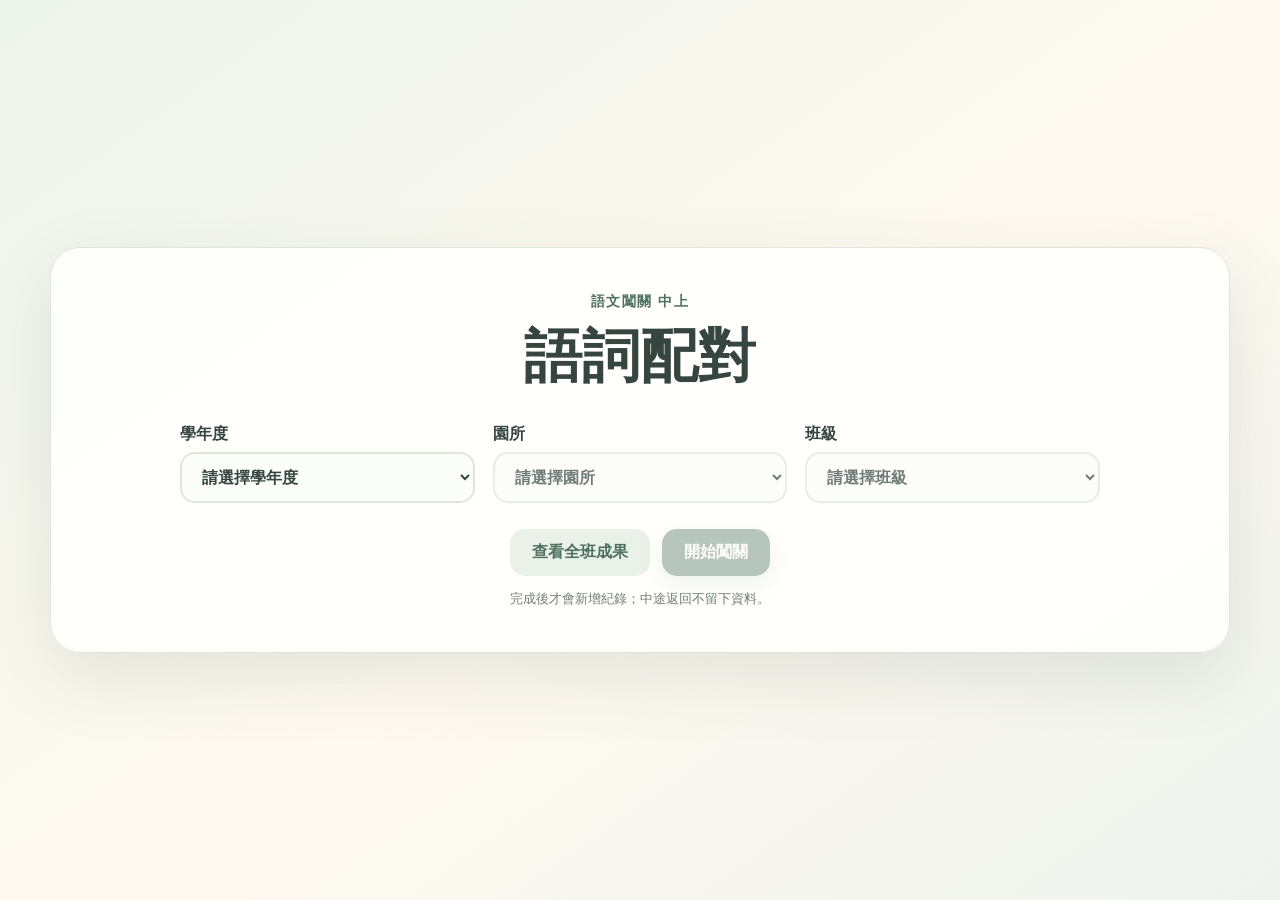
==== index.html @ ea9fa777 "Refresh dynamic school selector" ====
<!doctype html><html lang="zh-Hant"><head><meta charset="UTF-8"><meta name="viewport" content="width=device-width,initial-scale=1"><meta name="theme-color" content="#edf4ec"><title>語詞配對｜語文闖關 中上</title><meta name="description" content="專為幼兒設計的語詞、注音與圖片配對闖關遊戲。"><link rel="stylesheet" href="styles.css?v=academic-year-2"></head><body><main id="app" class="app-shell"></main><script src="app.js?v=dynamic-schools-1"></script></body></html>
---- styles.css ----
:root{--ink:#34463f;--muted:#718079;--sage:#6f927e;--dark:#4d735f;--mist:#f1f5ed;--cream:#fffaf0;--gold:#f4bd4f;--gray:#c9cfca;--orange:#d89262}*{box-sizing:border-box}body{margin:0;color:var(--ink);background:linear-gradient(145deg,#edf4ec,#fffaf0 55%,#eef3ee);font-family:"Noto Sans TC","Microsoft JhengHei",sans-serif;min-height:100vh}button,input,select{font:inherit}.app-shell{min-height:100vh;padding:clamp(12px,3vw,36px);display:grid;place-items:center}.panel{width:min(1180px,100%);background:rgba(255,255,252,.95);border:1px solid #dce7de;border-radius:30px;box-shadow:0 24px 70px #465b4f22;padding:clamp(20px,4vw,44px)}.brand{text-align:center;margin:0 auto 28px}.eyebrow{color:var(--dark);font-weight:800;letter-spacing:.1em;font-size:.9rem}h1{font-size:clamp(2rem,5vw,3.6rem);margin:8px 0}.brand p,.hint,.note{color:var(--muted)}.identity{display:grid;grid-template-columns:repeat(3,minmax(0,1fr));gap:18px;max-width:920px;margin:0 auto 26px}label{display:grid;gap:7px;font-weight:800}input,select{padding:14px 16px;border:2px solid #dce7de;border-radius:15px;background:#fbfdf9;color:var(--ink);outline:none}input:focus,select:focus{border-color:var(--sage);box-shadow:0 0 0 4px #6f927e1f}.seat-loading{max-width:850px;margin:0 auto 20px;padding:20px;text-align:center;background:var(--mist);border-radius:22px;color:var(--muted);font-weight:800}.seat-area{max-width:850px;margin:auto;padding:20px;background:var(--mist);border-radius:22px}.seat-area h2{display:inline-block;margin:0 10px 14px 0;font-size:1.15rem}.seat-grid{display:grid;grid-template-columns:repeat(10,1fr);gap:8px}.seat{aspect-ratio:1;border:2px solid transparent;border-radius:13px;background:white;color:var(--ink);font-weight:850;cursor:pointer;position:relative}.seat:hover:not(:disabled),.seat.active{border-color:var(--sage);transform:translateY(-2px)}.seat.active{background:var(--sage);color:white}.seat:disabled{opacity:.4}.seat small{position:absolute;bottom:1px;left:0;right:0;font-size:.46rem}.actions{display:flex;justify-content:center;gap:12px;margin-top:24px;flex-wrap:wrap}.primary,.secondary,.back{border:0;border-radius:15px;padding:13px 22px;font-weight:850;cursor:pointer}.primary{background:var(--dark);color:white;box-shadow:0 8px 20px #4d735f2e}.primary:disabled{opacity:.4}.secondary,.back{background:#eaf1e9;color:var(--dark)}.note{text-align:center;font-size:.8rem;margin:15px 0 0}.game-top{display:grid;grid-template-columns:1fr auto 1fr;align-items:center;gap:10px}.seat-badge{background:var(--mist);padding:10px 18px;border-radius:99px;font-weight:900}.round{text-align:right;color:var(--muted);font-weight:800}.progress{display:flex;justify-content:center;gap:clamp(8px,2vw,22px);margin:20px 0}.star{font-size:clamp(2rem,5vw,3.4rem);color:#f3f1e8;-webkit-text-stroke:2px #c9d2ca;line-height:1;transition:.3s}.star.lit{color:var(--gold);-webkit-text-stroke:2px #dfa83e;filter:drop-shadow(0 0 8px #f4bd4f99)}.star.dim{color:var(--gray);-webkit-text-stroke:2px #b5bdb7}.star.current{color:#f8ebbd;-webkit-text-stroke:2px #dfbd66;animation:breathe 1.8s infinite}@keyframes breathe{50%{transform:scale(1.1);filter:drop-shadow(0 0 8px #dfbd6677)}}.instruction{text-align:center;margin-bottom:18px}.instruction span{display:inline-block;padding:5px 12px;border-radius:99px;background:var(--mist);color:var(--dark);font-weight:850;font-size:.82rem}.instruction h2{margin:8px 0;font-size:clamp(1.15rem,2.6vw,1.65rem)}.play-area{display:grid;grid-template-columns:minmax(250px,.9fr) minmax(420px,1.6fr);gap:clamp(22px,4vw,52px);align-items:center}.prompt{background:var(--cream);border:3px solid #ebe1c9;padding:17px;border-radius:25px;position:relative}.prompt img{display:block;width:100%;aspect-ratio:1.16;object-fit:contain;border-radius:15px;background:white}.label{position:absolute;top:-13px;left:20px;padding:6px 15px;background:#dbe9de;border-radius:99px;color:var(--dark);font-weight:900}.choices{display:grid;grid-template-columns:repeat(3,1fr);gap:13px}.choice{position:relative;border:3px solid #dfe8e1;background:white;padding:8px;border-radius:19px;cursor:pointer;transition:.18s;box-shadow:0 6px 15px #475b4f12}.choice:hover:not(:disabled){transform:translateY(-3px);border-color:var(--sage)}.choice img{display:block;width:100%;aspect-ratio:1.18;object-fit:contain;border-radius:11px}.choice.correct{border-color:var(--gold);transform:scale(1.08);z-index:2;box-shadow:0 0 0 6px #f4bd4f33}.choice.wrong{opacity:.55;filter:grayscale(.3)}.wrong-mark{position:absolute;inset:50% auto auto 50%;transform:translate(-50%,-50%);width:46px;height:46px;display:grid;place-items:center;border-radius:50%;background:#656b67c7;color:white;font-size:2.1rem}.review{display:flex;justify-content:center;align-items:center;gap:16px;margin:20px auto 0;padding:11px 17px;background:#fff6df;border-radius:17px;width:max-content;max-width:100%;font-weight:850}.finish{max-width:760px;text-align:center}.finish-stars{font-size:2.8rem;display:flex;justify-content:center;gap:8px}.score{margin:18px auto;width:190px;padding:12px;background:var(--mist);border-radius:22px}.score strong{font-size:4rem;color:var(--dark);line-height:1}.result-list{max-width:520px;margin:auto;display:grid;gap:8px}.result-list div{display:flex;justify-content:space-between;background:#f7f9f5;padding:11px 17px;border-radius:12px}.ok{color:#4c8a67;margin-left:8px}.miss{color:var(--orange);margin-left:8px}.report-head{display:flex;justify-content:space-between;align-items:center}.summary{display:grid;grid-template-columns:repeat(3,1fr);gap:14px;margin:20px 0}.summary div{display:grid;place-items:center;background:var(--mist);padding:18px;border-radius:18px}.summary strong{font-size:2rem;color:var(--dark)}.table-wrap{overflow:auto;border:1px solid #e1e8e2;border-radius:17px}table{width:100%;border-collapse:collapse;min-width:790px}th,td{padding:12px;text-align:center;border-bottom:1px solid #e8ece8}th{background:#edf3ec;color:var(--dark)}.empty{padding:45px;color:var(--muted)}
@media(max-width:760px){.identity,.play-area{grid-template-columns:1fr}.seat-grid{grid-template-columns:repeat(6,1fr)}.game-top{grid-template-columns:1fr 1fr}.seat-badge{grid-row:2;grid-column:1/-1;text-align:center}.prompt{width:min(330px,100%);margin:auto}.report-head{align-items:flex-start;flex-direction:column-reverse}.choices{gap:8px}}@media(max-width:450px){.app-shell{padding:7px}.panel{padding:17px 12px;border-radius:20px}.seat-grid{grid-template-columns:repeat(5,1fr)}.choice{padding:4px;border-radius:13px}.star{font-size:2rem}.review{flex-direction:column;gap:7px}.summary{gap:6px}.summary div{padding:11px 4px}}@media(prefers-reduced-motion:reduce){*{animation:none!important;transition:none!important}}
.accuracy{margin-top:28px}.accuracy h2{text-align:center}.accuracy-grid{display:grid;grid-template-columns:repeat(6,1fr);gap:10px}.accuracy-grid div{display:grid;gap:3px;text-align:center;padding:13px 6px;background:var(--mist);border-radius:14px}.accuracy-grid strong{font-size:1.25rem;color:var(--dark)}.accuracy-grid small{color:var(--muted)}
@media(max-width:760px){.accuracy-grid{grid-template-columns:repeat(3,1fr)}}
.seat-area>.hint{display:none}.finish-message{padding:clamp(28px,7vw,70px) 12px}.finish-message h1{margin:0 0 18px}.finish-message p{margin:0;font-size:clamp(1.35rem,3vw,2rem);font-weight:850;color:var(--dark)}
.seat small{display:none}.game-panel{position:relative;overflow:hidden}.confetti{position:absolute;inset:0;z-index:20;pointer-events:none;overflow:hidden}.confetti i{position:absolute;top:-30px;left:50%;width:10px;height:22px;border-radius:3px;background:#f4bd4f;opacity:0;animation:confetti-fall 1.05s ease-in both}.confetti i:nth-child(10n+1){left:4%;background:#e8a77c;animation-delay:.02s}.confetti i:nth-child(10n+2){left:14%;background:#80a990;animation-delay:.08s}.confetti i:nth-child(10n+3){left:24%;background:#e3bd58;animation-delay:.14s}.confetti i:nth-child(10n+4){left:34%;background:#89a9bd;animation-delay:.04s}.confetti i:nth-child(10n+5){left:44%;background:#d79daf;animation-delay:.12s}.confetti i:nth-child(10n+6){left:54%;background:#efc56a;animation-delay:.18s}.confetti i:nth-child(10n+7){left:64%;background:#7fa795;animation-delay:.06s}.confetti i:nth-child(10n+8){left:74%;background:#d99a75;animation-delay:.16s}.confetti i:nth-child(10n+9){left:84%;background:#9da8c7;animation-delay:.1s}.confetti i:nth-child(10n){left:94%;background:#e7b95b;animation-delay:.2s}.confetti i:nth-child(3n){width:8px;height:17px}.confetti i:nth-child(n+11){margin-left:4%;animation-duration:.92s}.confetti i:nth-child(n+21){margin-left:-4%;animation-duration:1.15s}@keyframes confetti-fall{0%{transform:translate3d(0,-35px,0) rotate(0deg);opacity:0}8%{opacity:1}100%{transform:translate3d(24px,850px,0) rotate(540deg);opacity:1}}
.success-pop{position:absolute;z-index:30;left:50%;top:48%;transform:translate(-50%,-50%);display:flex;align-items:center;gap:14px;padding:18px 30px;border:4px solid #f0bd4e;border-radius:24px;background:rgba(255,253,242,.96);box-shadow:0 16px 45px rgba(86,99,72,.25),0 0 0 9px rgba(244,189,79,.2);pointer-events:none;animation:success-pop .95s ease-out both}.success-pop strong{font-size:clamp(2rem,6vw,4.6rem);color:var(--dark);letter-spacing:.08em}.success-pop span{font-size:clamp(2.6rem,7vw,5.4rem);line-height:1}@keyframes success-pop{0%{transform:translate(-50%,-50%) scale(.35);opacity:0}38%{transform:translate(-50%,-50%) scale(1.12);opacity:1}62%{transform:translate(-50%,-50%) scale(.96)}100%{transform:translate(-50%,-50%) scale(1);opacity:1}}
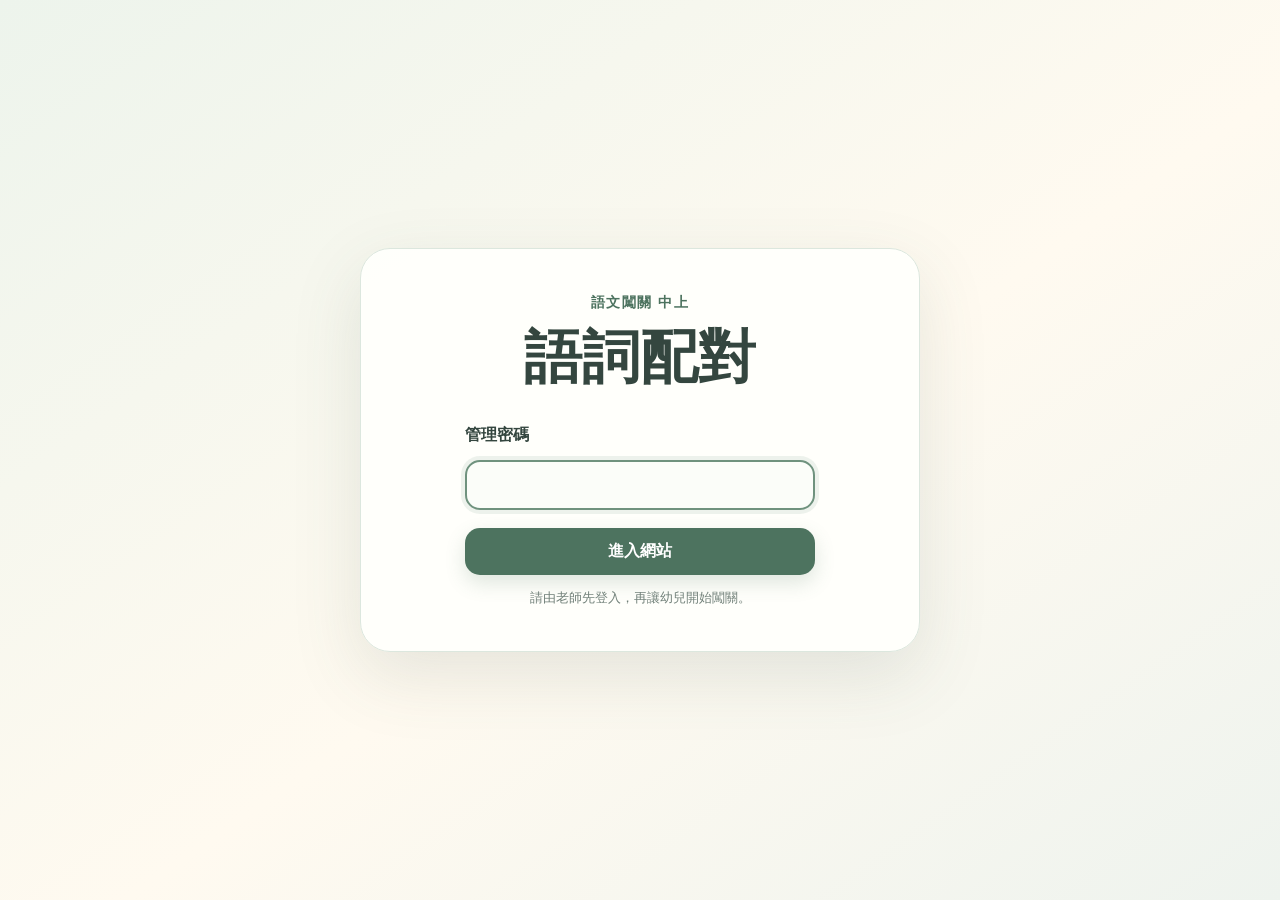
==== commit d5552eef: "Add admin login and per-seat score reset" ====
--- a/index.html
+++ b/index.html
@@ -1 +1,15 @@
-<!doctype html><html lang="zh-Hant"><head><meta charset="UTF-8"><meta name="viewport" content="width=device-width,initial-scale=1"><meta name="theme-color" content="#edf4ec"><title>語詞配對｜語文闖關 中上</title><meta name="description" content="專為幼兒設計的語詞、注音與圖片配對闖關遊戲。"><link rel="stylesheet" href="styles.css?v=academic-year-2"></head><body><main id="app" class="app-shell"></main><script src="app.js?v=dynamic-schools-1"></script></body></html>
+<!doctype html>
+<html lang="zh-Hant">
+  <head>
+    <meta charset="UTF-8" />
+    <meta name="viewport" content="width=device-width,initial-scale=1" />
+    <meta name="theme-color" content="#edf4ec" />
+    <title>語詞配對｜語文闖關 中上</title>
+    <meta name="description" content="專為幼兒設計的語詞、注音與圖片配對闖關遊戲。" />
+    <link rel="stylesheet" href="styles.css?v=auth-1" />
+  </head>
+  <body>
+    <main id="app" class="app-shell"></main>
+    <script src="app.js?v=auth-1"></script>
+  </body>
+</html>
--- a/styles.css
+++ b/styles.css
@@ -1,7 +1,10 @@
 :root{--ink:#34463f;--muted:#718079;--sage:#6f927e;--dark:#4d735f;--mist:#f1f5ed;--cream:#fffaf0;--gold:#f4bd4f;--gray:#c9cfca;--orange:#d89262}*{box-sizing:border-box}body{margin:0;color:var(--ink);background:linear-gradient(145deg,#edf4ec,#fffaf0 55%,#eef3ee);font-family:"Noto Sans TC","Microsoft JhengHei",sans-serif;min-height:100vh}button,input,select{font:inherit}.app-shell{min-height:100vh;padding:clamp(12px,3vw,36px);display:grid;place-items:center}.panel{width:min(1180px,100%);background:rgba(255,255,252,.95);border:1px solid #dce7de;border-radius:30px;box-shadow:0 24px 70px #465b4f22;padding:clamp(20px,4vw,44px)}.brand{text-align:center;margin:0 auto 28px}.eyebrow{color:var(--dark);font-weight:800;letter-spacing:.1em;font-size:.9rem}h1{font-size:clamp(2rem,5vw,3.6rem);margin:8px 0}.brand p,.hint,.note{color:var(--muted)}.identity{display:grid;grid-template-columns:repeat(3,minmax(0,1fr));gap:18px;max-width:920px;margin:0 auto 26px}label{display:grid;gap:7px;font-weight:800}input,select{padding:14px 16px;border:2px solid #dce7de;border-radius:15px;background:#fbfdf9;color:var(--ink);outline:none}input:focus,select:focus{border-color:var(--sage);box-shadow:0 0 0 4px #6f927e1f}.seat-loading{max-width:850px;margin:0 auto 20px;padding:20px;text-align:center;background:var(--mist);border-radius:22px;color:var(--muted);font-weight:800}.seat-area{max-width:850px;margin:auto;padding:20px;background:var(--mist);border-radius:22px}.seat-area h2{display:inline-block;margin:0 10px 14px 0;font-size:1.15rem}.seat-grid{display:grid;grid-template-columns:repeat(10,1fr);gap:8px}.seat{aspect-ratio:1;border:2px solid transparent;border-radius:13px;background:white;color:var(--ink);font-weight:850;cursor:pointer;position:relative}.seat:hover:not(:disabled),.seat.active{border-color:var(--sage);transform:translateY(-2px)}.seat.active{background:var(--sage);color:white}.seat:disabled{opacity:.4}.seat small{position:absolute;bottom:1px;left:0;right:0;font-size:.46rem}.actions{display:flex;justify-content:center;gap:12px;margin-top:24px;flex-wrap:wrap}.primary,.secondary,.back{border:0;border-radius:15px;padding:13px 22px;font-weight:850;cursor:pointer}.primary{background:var(--dark);color:white;box-shadow:0 8px 20px #4d735f2e}.primary:disabled{opacity:.4}.secondary,.back{background:#eaf1e9;color:var(--dark)}.note{text-align:center;font-size:.8rem;margin:15px 0 0}.game-top{display:grid;grid-template-columns:1fr auto 1fr;align-items:center;gap:10px}.seat-badge{background:var(--mist);padding:10px 18px;border-radius:99px;font-weight:900}.round{text-align:right;color:var(--muted);font-weight:800}.progress{display:flex;justify-content:center;gap:clamp(8px,2vw,22px);margin:20px 0}.star{font-size:clamp(2rem,5vw,3.4rem);color:#f3f1e8;-webkit-text-stroke:2px #c9d2ca;line-height:1;transition:.3s}.star.lit{color:var(--gold);-webkit-text-stroke:2px #dfa83e;filter:drop-shadow(0 0 8px #f4bd4f99)}.star.dim{color:var(--gray);-webkit-text-stroke:2px #b5bdb7}.star.current{color:#f8ebbd;-webkit-text-stroke:2px #dfbd66;animation:breathe 1.8s infinite}@keyframes breathe{50%{transform:scale(1.1);filter:drop-shadow(0 0 8px #dfbd6677)}}.instruction{text-align:center;margin-bottom:18px}.instruction span{display:inline-block;padding:5px 12px;border-radius:99px;background:var(--mist);color:var(--dark);font-weight:850;font-size:.82rem}.instruction h2{margin:8px 0;font-size:clamp(1.15rem,2.6vw,1.65rem)}.play-area{display:grid;grid-template-columns:minmax(250px,.9fr) minmax(420px,1.6fr);gap:clamp(22px,4vw,52px);align-items:center}.prompt{background:var(--cream);border:3px solid #ebe1c9;padding:17px;border-radius:25px;position:relative}.prompt img{display:block;width:100%;aspect-ratio:1.16;object-fit:contain;border-radius:15px;background:white}.label{position:absolute;top:-13px;left:20px;padding:6px 15px;background:#dbe9de;border-radius:99px;color:var(--dark);font-weight:900}.choices{display:grid;grid-template-columns:repeat(3,1fr);gap:13px}.choice{position:relative;border:3px solid #dfe8e1;background:white;padding:8px;border-radius:19px;cursor:pointer;transition:.18s;box-shadow:0 6px 15px #475b4f12}.choice:hover:not(:disabled){transform:translateY(-3px);border-color:var(--sage)}.choice img{display:block;width:100%;aspect-ratio:1.18;object-fit:contain;border-radius:11px}.choice.correct{border-color:var(--gold);transform:scale(1.08);z-index:2;box-shadow:0 0 0 6px #f4bd4f33}.choice.wrong{opacity:.55;filter:grayscale(.3)}.wrong-mark{position:absolute;inset:50% auto auto 50%;transform:translate(-50%,-50%);width:46px;height:46px;display:grid;place-items:center;border-radius:50%;background:#656b67c7;color:white;font-size:2.1rem}.review{display:flex;justify-content:center;align-items:center;gap:16px;margin:20px auto 0;padding:11px 17px;background:#fff6df;border-radius:17px;width:max-content;max-width:100%;font-weight:850}.finish{max-width:760px;text-align:center}.finish-stars{font-size:2.8rem;display:flex;justify-content:center;gap:8px}.score{margin:18px auto;width:190px;padding:12px;background:var(--mist);border-radius:22px}.score strong{font-size:4rem;color:var(--dark);line-height:1}.result-list{max-width:520px;margin:auto;display:grid;gap:8px}.result-list div{display:flex;justify-content:space-between;background:#f7f9f5;padding:11px 17px;border-radius:12px}.ok{color:#4c8a67;margin-left:8px}.miss{color:var(--orange);margin-left:8px}.report-head{display:flex;justify-content:space-between;align-items:center}.summary{display:grid;grid-template-columns:repeat(3,1fr);gap:14px;margin:20px 0}.summary div{display:grid;place-items:center;background:var(--mist);padding:18px;border-radius:18px}.summary strong{font-size:2rem;color:var(--dark)}.table-wrap{overflow:auto;border:1px solid #e1e8e2;border-radius:17px}table{width:100%;border-collapse:collapse;min-width:790px}th,td{padding:12px;text-align:center;border-bottom:1px solid #e8ece8}th{background:#edf3ec;color:var(--dark)}.empty{padding:45px;color:var(--muted)}
-@media(max-width:760px){.identity,.play-area{grid-template-columns:1fr}.seat-grid{grid-template-columns:repeat(6,1fr)}.game-top{grid-template-columns:1fr 1fr}.seat-badge{grid-row:2;grid-column:1/-1;text-align:center}.prompt{width:min(330px,100%);margin:auto}.report-head{align-items:flex-start;flex-direction:column-reverse}.choices{gap:8px}}@media(max-width:450px){.app-shell{padding:7px}.panel{padding:17px 12px;border-radius:20px}.seat-grid{grid-template-columns:repeat(5,1fr)}.choice{padding:4px;border-radius:13px}.star{font-size:2rem}.review{flex-direction:column;gap:7px}.summary{gap:6px}.summary div{padding:11px 4px}}@media(prefers-reduced-motion:reduce){*{animation:none!important;transition:none!important}}
+.report-actions{display:flex;gap:10px;flex-wrap:wrap;justify-content:flex-end}@media(max-width:760px){.identity,.play-area{grid-template-columns:1fr}.seat-grid{grid-template-columns:repeat(6,1fr)}.game-top{grid-template-columns:1fr 1fr}.seat-badge{grid-row:2;grid-column:1/-1;text-align:center}.prompt{width:min(330px,100%);margin:auto}.report-head{align-items:flex-start;flex-direction:column-reverse;gap:16px}.report-actions{justify-content:flex-start}.choices{gap:8px}}@media(max-width:450px){.app-shell{padding:7px}.panel{padding:17px 12px;border-radius:20px}.seat-grid{grid-template-columns:repeat(5,1fr)}.choice{padding:4px;border-radius:13px}.star{font-size:2rem}.review{flex-direction:column;gap:7px}.summary{gap:6px}.summary div{padding:11px 4px}}@media(prefers-reduced-motion:reduce){*{animation:none!important;transition:none!important}}
 .accuracy{margin-top:28px}.accuracy h2{text-align:center}.accuracy-grid{display:grid;grid-template-columns:repeat(6,1fr);gap:10px}.accuracy-grid div{display:grid;gap:3px;text-align:center;padding:13px 6px;background:var(--mist);border-radius:14px}.accuracy-grid strong{font-size:1.25rem;color:var(--dark)}.accuracy-grid small{color:var(--muted)}
-@media(max-width:760px){.accuracy-grid{grid-template-columns:repeat(3,1fr)}}
+.section-note{text-align:center;color:var(--muted);font-size:.86rem;margin:-6px 0 14px}.review-words{margin-top:28px;padding:20px;background:#fff8e8;border:1px solid #eedfb9;border-radius:20px}.review-words h2{text-align:center;margin:0 0 10px}.review-grid{display:grid;grid-template-columns:repeat(4,1fr);gap:10px}.review-grid div{display:grid;gap:4px;text-align:center;padding:14px 8px;background:#fff;border:1px solid #ead9b0;border-radius:14px}.review-grid strong{font-size:1.12rem;color:var(--ink)}.review-grid span{font-size:1.35rem;font-weight:900;color:var(--orange)}.review-grid small{color:var(--muted)}.review-empty{text-align:center;padding:18px;background:#fff;border-radius:14px;color:var(--muted);font-weight:700}
+@media(max-width:760px){.accuracy-grid{grid-template-columns:repeat(3,1fr)}.review-grid{grid-template-columns:repeat(2,1fr)}}
 .seat-area>.hint{display:none}.finish-message{padding:clamp(28px,7vw,70px) 12px}.finish-message h1{margin:0 0 18px}.finish-message p{margin:0;font-size:clamp(1.35rem,3vw,2rem);font-weight:850;color:var(--dark)}
 .seat small{display:none}.game-panel{position:relative;overflow:hidden}.confetti{position:absolute;inset:0;z-index:20;pointer-events:none;overflow:hidden}.confetti i{position:absolute;top:-30px;left:50%;width:10px;height:22px;border-radius:3px;background:#f4bd4f;opacity:0;animation:confetti-fall 1.05s ease-in both}.confetti i:nth-child(10n+1){left:4%;background:#e8a77c;animation-delay:.02s}.confetti i:nth-child(10n+2){left:14%;background:#80a990;animation-delay:.08s}.confetti i:nth-child(10n+3){left:24%;background:#e3bd58;animation-delay:.14s}.confetti i:nth-child(10n+4){left:34%;background:#89a9bd;animation-delay:.04s}.confetti i:nth-child(10n+5){left:44%;background:#d79daf;animation-delay:.12s}.confetti i:nth-child(10n+6){left:54%;background:#efc56a;animation-delay:.18s}.confetti i:nth-child(10n+7){left:64%;background:#7fa795;animation-delay:.06s}.confetti i:nth-child(10n+8){left:74%;background:#d99a75;animation-delay:.16s}.confetti i:nth-child(10n+9){left:84%;background:#9da8c7;animation-delay:.1s}.confetti i:nth-child(10n){left:94%;background:#e7b95b;animation-delay:.2s}.confetti i:nth-child(3n){width:8px;height:17px}.confetti i:nth-child(n+11){margin-left:4%;animation-duration:.92s}.confetti i:nth-child(n+21){margin-left:-4%;animation-duration:1.15s}@keyframes confetti-fall{0%{transform:translate3d(0,-35px,0) rotate(0deg);opacity:0}8%{opacity:1}100%{transform:translate3d(24px,850px,0) rotate(540deg);opacity:1}}
 .success-pop{position:absolute;z-index:30;left:50%;top:48%;transform:translate(-50%,-50%);display:flex;align-items:center;gap:14px;padding:18px 30px;border:4px solid #f0bd4e;border-radius:24px;background:rgba(255,253,242,.96);box-shadow:0 16px 45px rgba(86,99,72,.25),0 0 0 9px rgba(244,189,79,.2);pointer-events:none;animation:success-pop .95s ease-out both}.success-pop strong{font-size:clamp(2rem,6vw,4.6rem);color:var(--dark);letter-spacing:.08em}.success-pop span{font-size:clamp(2.6rem,7vw,5.4rem);line-height:1}@keyframes success-pop{0%{transform:translate(-50%,-50%) scale(.35);opacity:0}38%{transform:translate(-50%,-50%) scale(1.12);opacity:1}62%{transform:translate(-50%,-50%) scale(.96)}100%{transform:translate(-50%,-50%) scale(1);opacity:1}}
+.save-status{position:absolute;z-index:40;inset:0;display:flex;flex-direction:column;justify-content:center;align-items:center;gap:14px;padding:28px;text-align:center;background:rgba(255,253,247,.96)}.save-status strong{font-size:clamp(1.8rem,5vw,3rem);color:var(--dark)}.save-status span{font-size:1.05rem;color:var(--muted)}.save-spinner{width:58px;height:58px;border:7px solid #dce7de;border-top-color:var(--sage);border-radius:50%;animation:save-spin .8s linear infinite}.save-failed{background:rgba(255,250,240,.98)}.save-failed strong{color:#a65f3f}.save-failed .primary{margin-top:8px}@keyframes save-spin{to{transform:rotate(360deg)}}
+.login-panel{max-width:560px}.login-form{display:grid;gap:14px;max-width:350px;margin:0 auto}.login-form .primary{margin-top:4px}.auth-error{padding:12px 16px;background:#fff0e8;border:1px solid #eac2ab;border-radius:12px;color:#965b42;text-align:center;font-weight:700}.report-notice{padding:12px 16px;background:#eaf3ea;border-radius:12px;color:var(--dark);font-weight:700}.delete-seat{border:1px solid #d9b6a4;border-radius:10px;background:#fff4ed;color:#925b44;padding:8px 10px;font-weight:800;cursor:pointer;white-space:nowrap}.delete-seat:hover:not(:disabled){background:#fbe8dc}.delete-seat:disabled{opacity:.5;cursor:default}.logout{float:right;padding:9px 14px;font-size:.88rem}
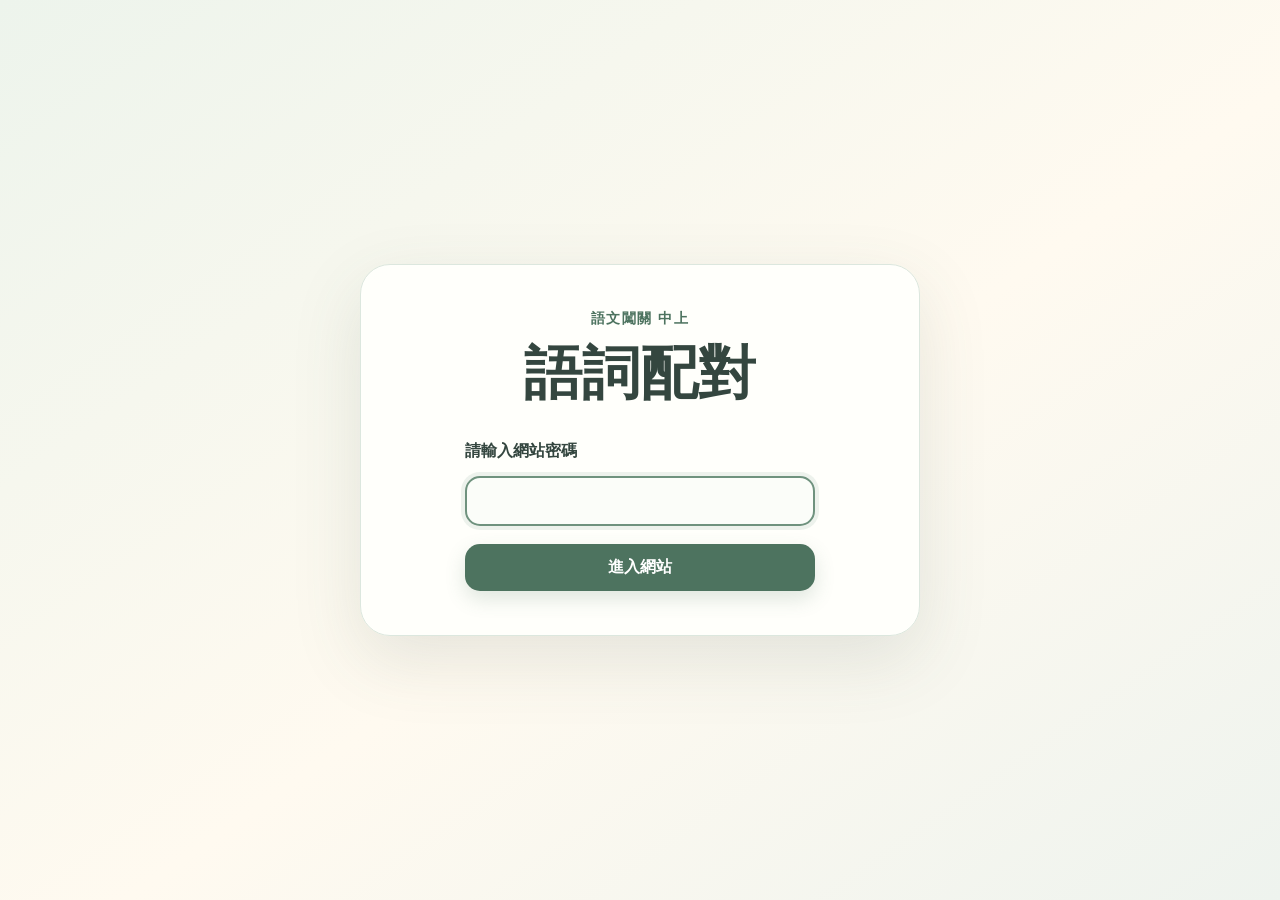
==== commit 9bbe8046: "Refine password page wording" ====
--- a/index.html
+++ b/index.html
@@ -10,6 +10,6 @@
   </head>
   <body>
     <main id="app" class="app-shell"></main>
-    <script src="app.js?v=auth-1"></script>
+    <script src="app.js?v=auth-2"></script>
   </body>
 </html>
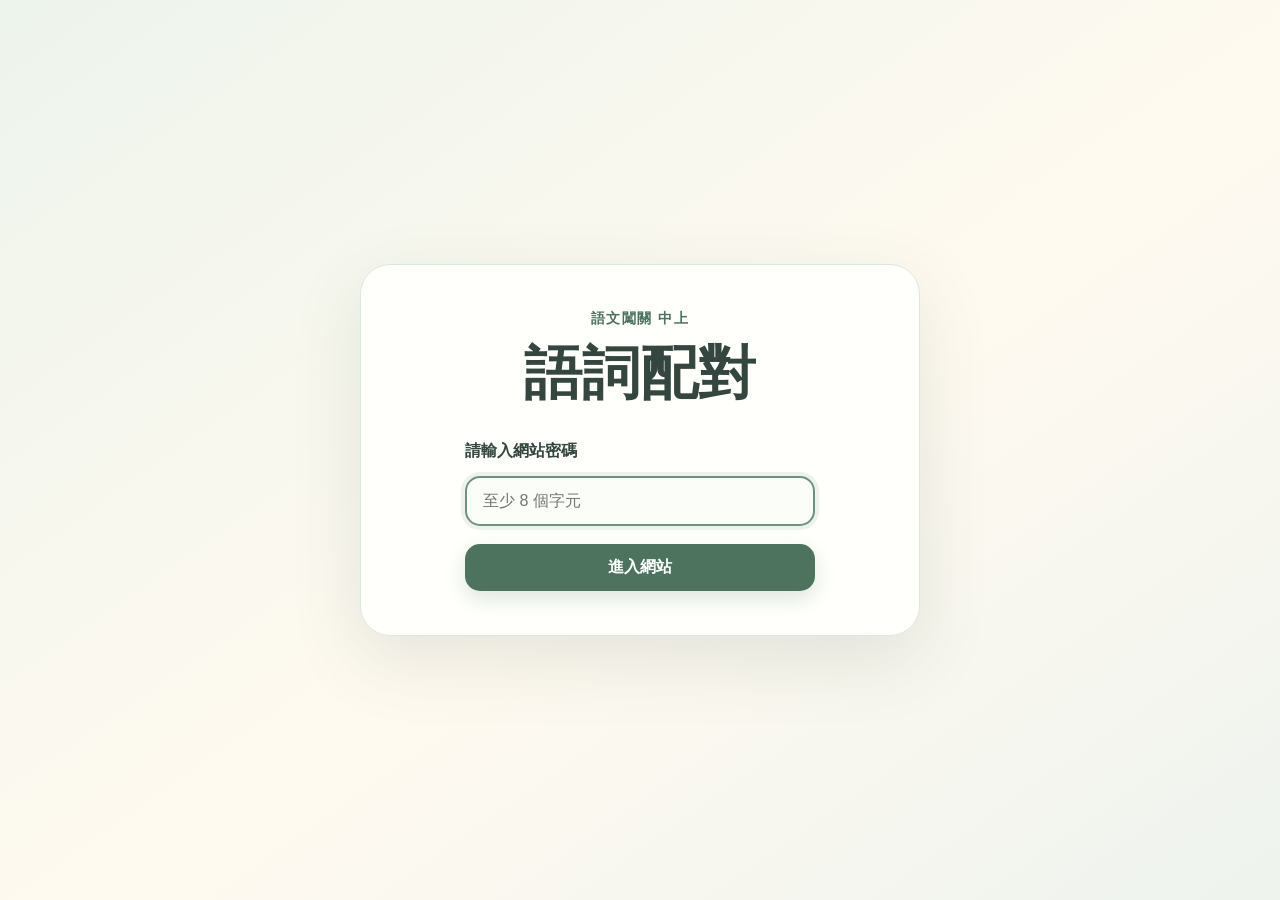
==== commit 172fbff7: "Refresh game layout and teacher report" ====
--- a/index.html
+++ b/index.html
@@ -6,10 +6,10 @@
     <meta name="theme-color" content="#edf4ec" />
     <title>語詞配對｜語文闖關 中上</title>
     <meta name="description" content="專為幼兒設計的語詞、注音與圖片配對闖關遊戲。" />
-    <link rel="stylesheet" href="styles.css?v=auth-1" />
+    <link rel="stylesheet" href="styles.css?v=mockup-1" />
   </head>
   <body>
     <main id="app" class="app-shell"></main>
-    <script src="app.js?v=auth-2"></script>
+    <script src="app.js?v=mockup-1"></script>
   </body>
 </html>
--- a/styles.css
+++ b/styles.css
@@ -8,3 +8,31 @@
 .success-pop{position:absolute;z-index:30;left:50%;top:48%;transform:translate(-50%,-50%);display:flex;align-items:center;gap:14px;padding:18px 30px;border:4px solid #f0bd4e;border-radius:24px;background:rgba(255,253,242,.96);box-shadow:0 16px 45px rgba(86,99,72,.25),0 0 0 9px rgba(244,189,79,.2);pointer-events:none;animation:success-pop .95s ease-out both}.success-pop strong{font-size:clamp(2rem,6vw,4.6rem);color:var(--dark);letter-spacing:.08em}.success-pop span{font-size:clamp(2.6rem,7vw,5.4rem);line-height:1}@keyframes success-pop{0%{transform:translate(-50%,-50%) scale(.35);opacity:0}38%{transform:translate(-50%,-50%) scale(1.12);opacity:1}62%{transform:translate(-50%,-50%) scale(.96)}100%{transform:translate(-50%,-50%) scale(1);opacity:1}}
 .save-status{position:absolute;z-index:40;inset:0;display:flex;flex-direction:column;justify-content:center;align-items:center;gap:14px;padding:28px;text-align:center;background:rgba(255,253,247,.96)}.save-status strong{font-size:clamp(1.8rem,5vw,3rem);color:var(--dark)}.save-status span{font-size:1.05rem;color:var(--muted)}.save-spinner{width:58px;height:58px;border:7px solid #dce7de;border-top-color:var(--sage);border-radius:50%;animation:save-spin .8s linear infinite}.save-failed{background:rgba(255,250,240,.98)}.save-failed strong{color:#a65f3f}.save-failed .primary{margin-top:8px}@keyframes save-spin{to{transform:rotate(360deg)}}
 .login-panel{max-width:560px}.login-form{display:grid;gap:14px;max-width:350px;margin:0 auto}.login-form .primary{margin-top:4px}.auth-error{padding:12px 16px;background:#fff0e8;border:1px solid #eac2ab;border-radius:12px;color:#965b42;text-align:center;font-weight:700}.report-notice{padding:12px 16px;background:#eaf3ea;border-radius:12px;color:var(--dark);font-weight:700}.delete-seat{border:1px solid #d9b6a4;border-radius:10px;background:#fff4ed;color:#925b44;padding:8px 10px;font-weight:800;cursor:pointer;white-space:nowrap}.delete-seat:hover:not(:disabled){background:#fbe8dc}.delete-seat:disabled{opacity:.5;cursor:default}.logout{float:right;padding:9px 14px;font-size:.88rem}
+
+/* Kinder-friendly game surface based on the approved concept preview. */
+.game-panel{width:min(1460px,100%);padding:22px 24px 30px;background:#fffdf7;border:3px solid #d8e8d6;border-radius:34px;box-shadow:0 20px 46px #536b5426}
+.game-top{position:relative;display:grid;grid-template-columns:auto auto 1fr;gap:18px;align-items:center;min-height:148px;padding:22px 34px 38px;background:#91b398;border:2px solid #c4d7c1;border-radius:30px 30px 14px 14px}
+.game-top:after{content:"";position:absolute;left:0;right:0;bottom:-13px;height:25px;background:radial-gradient(circle at 20px 0,#91b398 19px,transparent 20px) 0 0/40px 25px repeat-x;pointer-events:none}
+.game-top h1{margin:0;color:#34463f;font-size:clamp(1.8rem,3.5vw,3.2rem);line-height:1.1;padding:12px 18px;background:#fffdf7;border:2px solid #efd68d;border-radius:26px;white-space:nowrap}
+.game-top .seat-badge{background:#f9e0d3;border:2px solid #fff5e9;color:#34463f;white-space:nowrap;font-size:clamp(1rem,1.8vw,1.35rem);box-shadow:0 4px 12px #47624e1c}
+.game-top .progress{justify-content:flex-end;gap:clamp(6px,1.2vw,18px);margin:0;white-space:nowrap}
+.game-top .star{display:inline-grid;place-items:center;width:clamp(34px,4.6vw,62px);height:clamp(34px,4.6vw,62px);font-size:clamp(1.9rem,3.8vw,3.6rem);line-height:1;flex:none}
+.game-top .star:not(.lit):not(.dim):not(.current){color:transparent;-webkit-text-stroke:2px #fffdf7}
+.game-top .star.dim{color:#c3c8c4;-webkit-text-stroke:2px #b5bdb7;filter:none}
+.game-meta{display:flex;justify-content:space-between;align-items:center;gap:12px;margin:24px 4px 0;color:var(--dark);font-weight:850}
+.game-meta .round{padding:7px 14px;background:#e8f1e5;border-radius:999px;color:var(--dark);text-align:left}
+.game-meta .mode{padding:7px 14px;background:#f9e4d7;border-radius:999px}
+.game-panel .instruction{margin:10px 0 22px}
+.game-panel .instruction h2{font-size:clamp(1.2rem,2.5vw,1.7rem);margin:0}
+.game-panel .play-area{grid-template-columns:minmax(280px,1.02fr) minmax(480px,1.75fr);gap:clamp(20px,2.2vw,36px);align-items:stretch}
+.game-panel .prompt{display:grid;place-items:center;padding:20px;background:#ffe9b0;border:3px solid #f1c96d;border-radius:30px;box-shadow:0 10px 22px #9a865329}
+.game-panel .prompt img{width:100%;height:100%;min-height:330px;aspect-ratio:1.04;object-fit:contain;background:#fff;border-radius:22px}
+.game-panel .choices{grid-template-columns:repeat(3,minmax(0,1fr));gap:16px}
+.game-panel .choice{min-width:0;min-height:155px;padding:10px;border:3px solid #a9c49e;border-radius:25px;background:#f8fbf5;box-shadow:0 7px 15px #687c5e20}
+.game-panel .choice img{height:100%;max-height:210px;aspect-ratio:1.1;object-fit:contain;background:#fff;border-radius:16px}
+.game-panel .choice.correct{border-color:#e5b756;background:#fff7d7;box-shadow:0 0 0 5px #f4bd4f45,0 12px 24px #8e7b472c}
+.game-footer{display:flex;align-items:center;justify-content:space-between;gap:18px;min-height:70px;margin-top:22px}
+.game-footer .back{background:#fffdf7;border:2px solid #e2e8dc;border-radius:999px;padding:12px 26px;box-shadow:0 4px 12px #586b5720}
+.game-footer .review{margin:0 0 0 auto}
+@media(max-width:980px){.game-top{grid-template-columns:1fr auto;padding:20px 24px 30px}.game-top .progress{grid-column:1/-1;justify-content:center}.game-panel .play-area{grid-template-columns:1fr}.game-panel .prompt{width:min(420px,100%);margin:auto}.game-panel .prompt img{min-height:270px}.game-panel .choice{min-height:140px}}
+@media(max-width:600px){.game-panel{padding:12px 11px 18px;border-radius:22px}.game-top{gap:9px;padding:14px 13px 25px;border-radius:19px}.game-top h1{font-size:1.4rem;padding:10px 12px;border-radius:17px}.game-top .seat-badge{font-size:.85rem;padding:8px 10px}.game-top .star{width:38px;height:38px;font-size:2rem}.game-meta{margin-top:20px;font-size:.8rem}.game-panel .prompt{width:min(300px,100%);padding:12px}.game-panel .prompt img{min-height:220px}.game-panel .choices{gap:7px}.game-panel .choice{min-height:88px;padding:5px;border-radius:15px}.game-panel .choice img{max-height:116px;border-radius:9px}.game-footer{flex-direction:column-reverse;align-items:stretch}.game-footer .review{margin:0;width:100%}.game-footer .back{align-self:flex-start}}
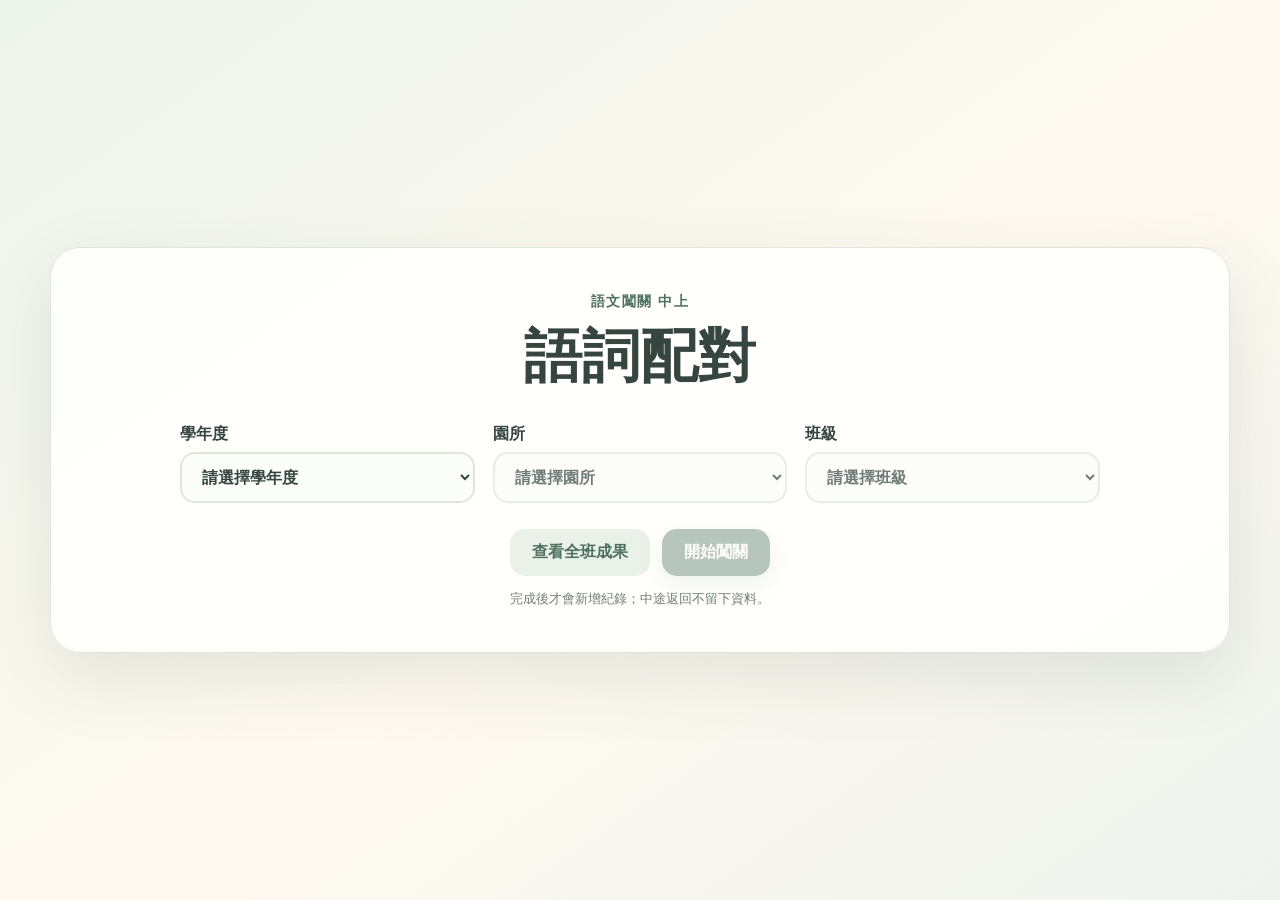
==== commit 6d0f6eb3: "Remove site password and refresh landscape report" ====
--- a/index.html
+++ b/index.html
@@ -6,10 +6,10 @@
     <meta name="theme-color" content="#edf4ec" />
     <title>語詞配對｜語文闖關 中上</title>
     <meta name="description" content="專為幼兒設計的語詞、注音與圖片配對闖關遊戲。" />
-    <link rel="stylesheet" href="styles.css?v=mockup-1" />
+    <link rel="stylesheet" href="styles.css?v=report-2" />
   </head>
   <body>
     <main id="app" class="app-shell"></main>
-    <script src="app.js?v=mockup-1"></script>
+    <script src="app.js?v=report-2"></script>
   </body>
 </html>
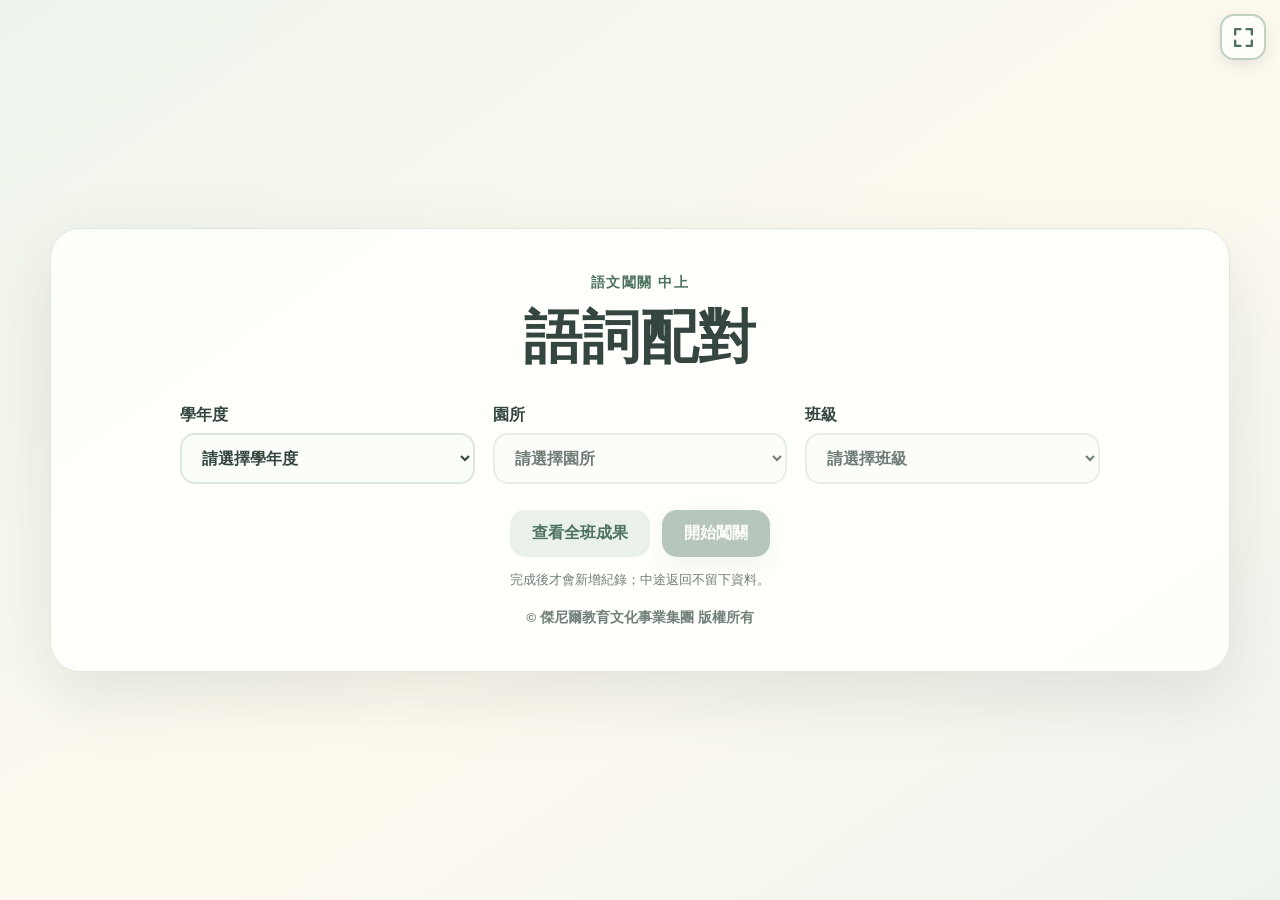
==== commit 4f2290cc: "Fit upper game to 16:9 and add fullscreen control" ====
--- a/index.html
+++ b/index.html
@@ -6,10 +6,10 @@
     <meta name="theme-color" content="#edf4ec" />
     <title>語詞配對｜語文闖關 中上</title>
     <meta name="description" content="專為幼兒設計的語詞、注音與圖片配對闖關遊戲。" />
-    <link rel="stylesheet" href="styles.css?v=report-2" />
+    <link rel="stylesheet" href="styles.css?v=screen-16x9-1" />
   </head>
   <body>
     <main id="app" class="app-shell"></main>
-    <script src="app.js?v=report-2"></script>
+    <script src="app.js?v=screen-16x9-1"></script>
   </body>
 </html>
--- a/styles.css
+++ b/styles.css
@@ -36,3 +36,28 @@
 .game-footer .review{margin:0 0 0 auto}
 @media(max-width:980px){.game-top{grid-template-columns:1fr auto;padding:20px 24px 30px}.game-top .progress{grid-column:1/-1;justify-content:center}.game-panel .play-area{grid-template-columns:1fr}.game-panel .prompt{width:min(420px,100%);margin:auto}.game-panel .prompt img{min-height:270px}.game-panel .choice{min-height:140px}}
 @media(max-width:600px){.game-panel{padding:12px 11px 18px;border-radius:22px}.game-top{gap:9px;padding:14px 13px 25px;border-radius:19px}.game-top h1{font-size:1.4rem;padding:10px 12px;border-radius:17px}.game-top .seat-badge{font-size:.85rem;padding:8px 10px}.game-top .star{width:38px;height:38px;font-size:2rem}.game-meta{margin-top:20px;font-size:.8rem}.game-panel .prompt{width:min(300px,100%);padding:12px}.game-panel .prompt img{min-height:220px}.game-panel .choices{gap:7px}.game-panel .choice{min-height:88px;padding:5px;border-radius:15px}.game-panel .choice img{max-height:116px;border-radius:9px}.game-footer{flex-direction:column-reverse;align-items:stretch}.game-footer .review{margin:0;width:100%}.game-footer .back{align-self:flex-start}}
+
+/* 16:9 game canvas on landscape displays; compact controls keep it within one screen. */
+.app-shell:has(.game-panel){padding:12px}
+.fullscreen-toggle{position:fixed;top:14px;right:14px;z-index:100;width:46px;height:46px;display:grid;place-items:center;border:2px solid #bfd2c1;border-radius:14px;background:#fffdf7;color:var(--dark);box-shadow:0 5px 16px #465b4f24;cursor:pointer}
+.fullscreen-toggle:hover,.fullscreen-toggle:focus-visible{background:#e8f1e5;outline:3px solid #8bad96;outline-offset:2px}
+.fullscreen-toggle svg{width:25px;height:25px;fill:none;stroke:currentColor;stroke-width:2.3;stroke-linecap:round;stroke-linejoin:round}
+.fullscreen-toggle.is-active svg{transform:rotate(180deg)}
+.home-copyright{text-align:center;margin-top:20px;color:var(--muted);font-size:.85rem;font-weight:700}
+@media(min-width:760px) and (orientation:landscape){
+  .game-panel{width:min(calc(100vw - 24px),calc((100dvh - 24px)*16/9));aspect-ratio:16/9;max-height:calc(100dvh - 24px);display:flex;flex-direction:column;padding:clamp(10px,1.4vh,22px);overflow:hidden}
+  .game-top{flex:none;min-height:0;padding:clamp(9px,1.7vh,20px) 74px clamp(18px,2.5vh,32px)}
+  .game-top h1{font-size:clamp(1.35rem,2.5vw,2.8rem)}
+  .game-top .star{width:clamp(28px,3.5vw,54px);height:clamp(28px,3.5vw,54px);font-size:clamp(1.7rem,3vw,3rem)}
+  .game-meta{flex:none;margin-top:clamp(11px,2vh,22px);font-size:clamp(.85rem,1.2vw,1.1rem)}
+  .game-panel .instruction{flex:none;margin:clamp(5px,1vh,10px) 0 clamp(8px,1.4vh,18px)}
+  .game-panel .play-area{flex:1;min-height:0;grid-template-columns:minmax(0,1.02fr) minmax(0,1.75fr);gap:clamp(10px,2vw,30px)}
+  .game-panel .prompt{width:100%;min-width:0;min-height:0;padding:clamp(8px,1.2vh,18px)}
+  .game-panel .prompt img{min-height:0;max-height:100%;aspect-ratio:auto}
+  .game-panel .choices{min-height:0;grid-template-rows:repeat(2,minmax(0,1fr));gap:clamp(7px,1.4vh,16px)}
+  .game-panel .choice{min-height:0;padding:clamp(4px,.8vh,10px)}
+  .game-panel .choice img{max-height:100%;aspect-ratio:auto}
+  .game-footer{flex:none;min-height:0;margin-top:clamp(8px,1.5vh,18px)}
+}
+@media(min-width:760px) and (max-width:980px) and (orientation:landscape){.game-top{grid-template-columns:auto auto 1fr}.game-top .progress{grid-column:auto;justify-content:flex-end}.game-panel .prompt{max-width:none}.game-panel .play-area{grid-template-columns:minmax(0,1fr) minmax(0,1.65fr)}}
+@media(max-height:620px) and (orientation:landscape){.game-top{padding-top:6px;padding-bottom:17px}.game-top h1{padding:6px 12px}.game-meta{margin-top:8px}.game-panel .instruction{margin:4px 0 7px}.game-footer{margin-top:6px}.game-footer .back{padding:7px 16px}.fullscreen-toggle{width:40px;height:40px}}
